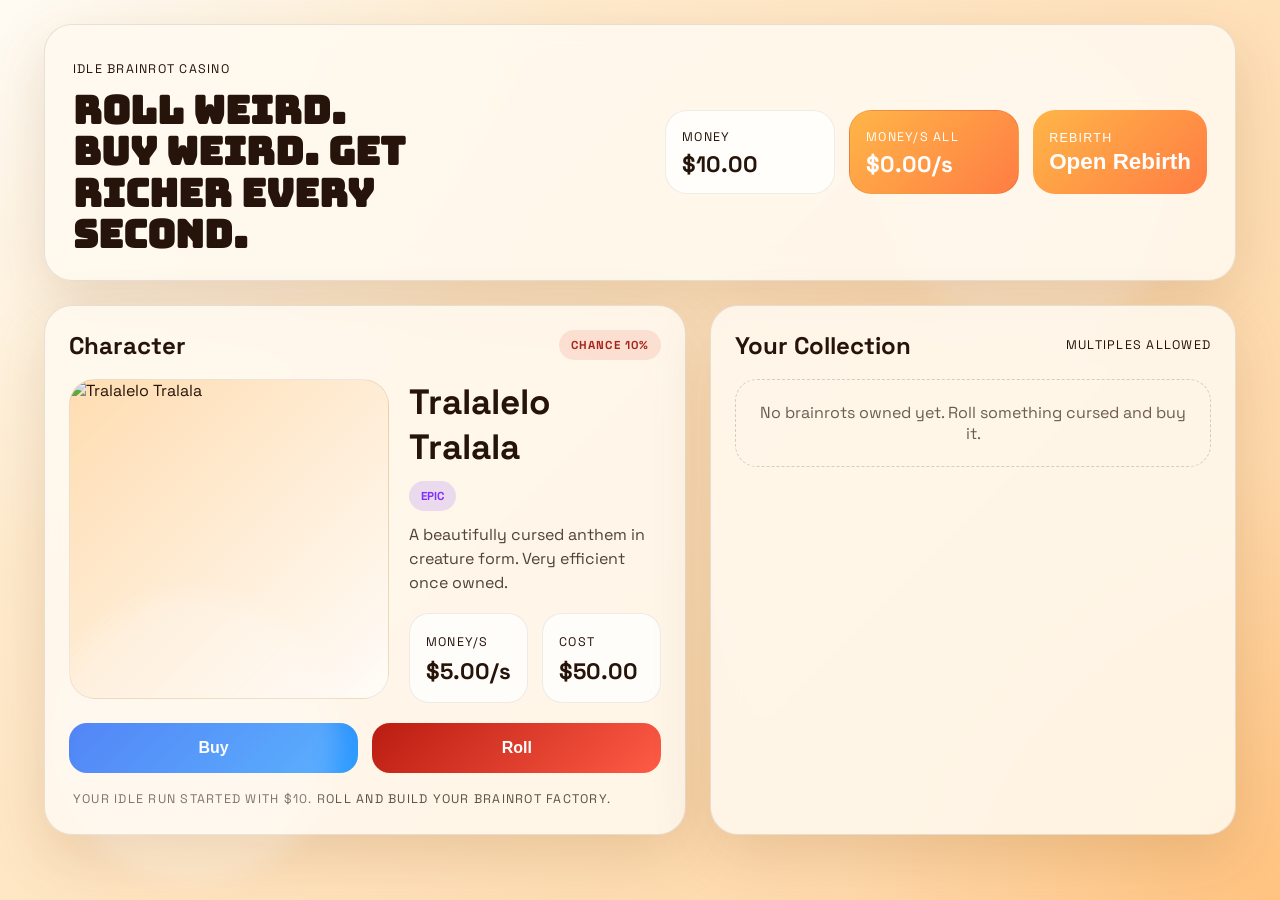
==== web/index.html @ 2fcd7fcc "first commit" ====
<!DOCTYPE html>
<html lang="en">
  <head>
    <meta charset="UTF-8" />
    <meta name="viewport" content="width=device-width, initial-scale=1.0" />
    <title>Brainrot Roller</title>
    <link rel="preconnect" href="https://fonts.googleapis.com" />
    <link rel="preconnect" href="https://fonts.gstatic.com" crossorigin />
    <link
      href="https://fonts.googleapis.com/css2?family=Bungee&family=Space+Grotesk:wght@400;500;700&display=swap"
      rel="stylesheet"
    />
    <link rel="stylesheet" href="styles.css" />
  </head>
  <body>
    <main class="game-shell">
      <header class="topbar">
        <div class="headline-wrap">
          <p class="eyebrow">Idle Brainrot Casino</p>
          <h1>Roll weird. Buy weird. Get richer every second.</h1>
        </div>
        <div class="totals">
          <div class="stat-pill">
            <span class="label">Money</span>
            <strong id="moneyDisplay">$10.00</strong>
          </div>
          <div class="stat-pill accent">
            <span class="label">Money/s All</span>
            <strong id="totalIncomeDisplay">$0.00/s</strong>
          </div>
          <button class="stat-pill accent stat-button rebirth-launch" id="rebirthPageButton" type="button">
            <span class="label">Rebirth</span>
            <strong>Open Rebirth</strong>
          </button>
        </div>
      </header>

      <section class="main-grid" id="mainPage">
        <section class="roller-panel">
          <div class="panel-title-row">
            <h2>Character</h2>
            <span class="chance-badge" id="rollChanceDisplay">Roll Ready</span>
          </div>

          <article class="sprite-card" id="spriteCard">
            <div class="sprite-frame" id="spriteFrame">
              <img id="spriteImage" alt="Current brainrot" />
            </div>

            <div class="sprite-copy">
              <div class="name-line">
                <h3 id="characterName">Loading...</h3>
                <span class="rarity-tag" id="rarityTag">COMMON</span>
                <span class="trait-tag hidden" id="traitTag">RAINBOW</span>
              </div>
              <p class="flavor" id="characterFlavor"></p>

              <div class="character-stats">
                <div class="character-stat">
                  <span>Money/s</span>
                  <strong id="characterIncome">$0.00/s</strong>
                </div>
                <div class="character-stat">
                  <span>Cost</span>
                  <strong id="characterCost">$0.00</strong>
                </div>
              </div>
            </div>
          </article>

          <div class="button-row">
            <button class="game-button buy" id="buyButton" type="button">Buy</button>
            <button class="game-button roll" id="rollButton" type="button">Roll</button>
          </div>

          <p class="status-text" id="statusText">
            Roll to find your first brainrot.
          </p>
        </section>

        <aside class="collection-panel">
          <div class="panel-title-row">
            <h2>Your Collection</h2>
            <span class="small-note">Multiples allowed</span>
          </div>
          <div class="owned-list" id="ownedList"></div>
        </aside>
      </section>

      <section class="rebirth-page hidden" id="rebirthPage">
        <article class="rebirth-panel">
          <div class="panel-title-row">
            <div>
              <p class="eyebrow">Brainrot Ascension</p>
              <h2>Rebirth Chamber</h2>
            </div>
            <button class="back-button" id="backToGameButton" type="button">Back</button>
          </div>

          <div class="rebirth-grid">
            <div class="rebirth-card">
              <span class="label">Current Rebirths</span>
              <strong id="rebirthCountDisplay">0</strong>
            </div>
            <div class="rebirth-card accent">
              <span class="label">Cash Multiplier</span>
              <strong id="cashMultiplierDisplay">1.0x</strong>
            </div>
          </div>

          <div class="rebirth-info">
            <div class="rebirth-info-block">
              <span class="label">Next Multiplier</span>
              <strong id="nextMultiplierDisplay">1.5x</strong>
            </div>
            <div class="rebirth-info-block">
              <span class="label">Cash Required</span>
              <strong id="rebirthRequirementDisplay">$1.000M</strong>
            </div>
          </div>

          <p class="rebirth-copy" id="rebirthDescription">
            Your 1st rebirth will boost all brainrots to 1.5x cash.
          </p>

          <button class="game-button rebirth-action" id="miniRebirthButton" type="button">
            Rebirth
          </button>
          <p class="status-text" id="rebirthStatusText">
            Stack rebirths to push every brainrot income higher.
          </p>
        </article>
      </section>
    </main>

    <script src="script.js"></script>
  </body>
</html>
---- web/styles.css ----
:root {
  --bg: #fff4de;
  --bg-deep: #ffd39f;
  --ink: #26140a;
  --card: rgba(255, 250, 240, 0.86);
  --line: rgba(68, 34, 11, 0.12);
  --roll: #d93a2f;
  --buy: #2870ff;
  --gold: #ffb548;
  --gold-deep: #ff7d43;
  --success: #138a52;
  --shadow: 0 20px 60px rgba(109, 55, 8, 0.16);
}

* {
  box-sizing: border-box;
}

body {
  margin: 0;
  min-height: 100vh;
  font-family: "Space Grotesk", sans-serif;
  color: var(--ink);
  background:
    radial-gradient(circle at top left, rgba(255, 255, 255, 0.65), transparent 35%),
    radial-gradient(circle at bottom right, rgba(255, 158, 54, 0.3), transparent 28%),
    linear-gradient(135deg, var(--bg), var(--bg-deep));
}

body::before,
body::after {
  content: "";
  position: fixed;
  inset: auto;
  width: 18rem;
  height: 18rem;
  border-radius: 999px;
  background: rgba(255, 255, 255, 0.22);
  filter: blur(12px);
  pointer-events: none;
}

body::before {
  top: 5%;
  right: 8%;
}

body::after {
  bottom: 2%;
  left: 4%;
}

.game-shell {
  max-width: 1240px;
  margin: 0 auto;
  padding: 24px;
}

.topbar,
.roller-panel,
.collection-panel,
.rebirth-panel {
  backdrop-filter: blur(14px);
  background: var(--card);
  border: 1px solid var(--line);
  border-radius: 28px;
  box-shadow: var(--shadow);
}

.topbar {
  display: flex;
  justify-content: space-between;
  align-items: center;
  gap: 24px;
  padding: 24px 28px;
}

.eyebrow,
.label,
.small-note,
.chance-badge,
.trait-tag,
.status-text,
.character-stat span {
  text-transform: uppercase;
  letter-spacing: 0.1em;
}

.eyebrow,
.small-note,
.status-text,
.label,
.character-stat span {
  font-size: 0.78rem;
}

.headline-wrap h1,
.panel-title-row h2,
#characterName {
  margin: 0;
}

.headline-wrap h1 {
  font-family: "Bungee", cursive;
  font-size: clamp(1.7rem, 3vw, 2.9rem);
  line-height: 1.08;
  max-width: 12ch;
}

.totals {
  display: flex;
  gap: 14px;
  flex-wrap: wrap;
  align-items: flex-start;
}

.stat-pill {
  min-width: 170px;
  padding: 14px 16px;
  border-radius: 22px;
  background: rgba(255, 255, 255, 0.82);
  border: 1px solid rgba(38, 20, 10, 0.08);
}

.stat-pill strong {
  display: block;
  margin-top: 4px;
  font-size: 1.4rem;
}

.stat-pill.accent {
  background: linear-gradient(135deg, var(--gold), var(--gold-deep));
  color: white;
}

.stat-button {
  min-width: 170px;
  text-align: left;
  cursor: pointer;
  transition: transform 0.16s ease, filter 0.16s ease;
  border: none;
}

.stat-button:hover {
  transform: translateY(-2px);
  filter: brightness(1.04);
}

.stat-button:active {
  transform: translateY(0);
}

.rebirth-launch {
  min-height: 84px;
}

.main-grid {
  display: grid;
  grid-template-columns: minmax(0, 1.1fr) minmax(320px, 0.9fr);
  gap: 24px;
  margin-top: 24px;
}

.rebirth-page {
  margin-top: 24px;
}

.roller-panel,
.collection-panel,
.rebirth-panel {
  padding: 24px;
}

.panel-title-row {
  display: flex;
  justify-content: space-between;
  align-items: center;
  gap: 12px;
}

.chance-badge,
.trait-tag,
.rarity-tag {
  padding: 8px 12px;
  border-radius: 999px;
  font-size: 0.72rem;
  font-weight: 700;
}

.chance-badge {
  background: rgba(217, 58, 47, 0.12);
  color: #a7241c;
}

.sprite-card {
  margin-top: 18px;
  display: grid;
  grid-template-columns: minmax(240px, 320px) minmax(0, 1fr);
  gap: 20px;
  align-items: start;
}

.sprite-frame {
  position: relative;
  aspect-ratio: 1 / 1;
  border-radius: 26px;
  overflow: hidden;
  background:
    linear-gradient(135deg, rgba(255, 186, 94, 0.4), rgba(255, 255, 255, 0.7)),
    #fff4e8;
  border: 1px solid rgba(38, 20, 10, 0.08);
}

.sprite-frame img {
  width: 100%;
  height: 100%;
  object-fit: cover;
  display: block;
}

.sprite-frame.rainbow {
  animation: rainbowGlow 3.6s linear infinite;
}

.name-line {
  display: flex;
  align-items: center;
  gap: 12px;
  flex-wrap: wrap;
}

#characterName {
  font-size: clamp(1.5rem, 3vw, 2.2rem);
}

.trait-tag {
  color: white;
  background: linear-gradient(135deg, #ff3f81, #ff9d00, #18b8ff, #58d84f);
  background-size: 200% 200%;
  animation: rainbowShift 4s ease infinite;
}

.rarity-tag {
  background: rgba(38, 20, 10, 0.08);
  color: rgba(38, 20, 10, 0.82);
}

.rarity-tag.common {
  background: rgba(111, 118, 128, 0.16);
  color: #5f6670;
}

.rarity-tag.epic {
  background: rgba(130, 63, 255, 0.16);
  color: #7d32ff;
}

.rarity-tag.mythic {
  background: rgba(227, 41, 41, 0.16);
  color: #cf1f1f;
}

.hidden {
  display: none;
}

.flavor {
  margin: 12px 0 18px;
  font-size: 1rem;
  line-height: 1.5;
  color: rgba(38, 20, 10, 0.8);
}

.character-stats {
  display: grid;
  grid-template-columns: repeat(2, minmax(0, 1fr));
  gap: 14px;
}

.character-stat {
  padding: 16px;
  border-radius: 20px;
  background: rgba(255, 255, 255, 0.75);
  border: 1px solid rgba(38, 20, 10, 0.08);
}

.character-stat strong {
  display: block;
  margin-top: 6px;
  font-size: 1.4rem;
}

.button-row {
  display: flex;
  gap: 14px;
  margin-top: 20px;
}

.game-button {
  flex: 1;
  border: none;
  border-radius: 18px;
  padding: 16px 20px;
  font-size: 1rem;
  font-weight: 700;
  color: white;
  cursor: pointer;
  transition: transform 0.16s ease, filter 0.16s ease;
}

.game-button:hover {
  transform: translateY(-2px);
  filter: brightness(1.06);
}

.game-button:active {
  transform: translateY(0);
}

.game-button.buy {
  background: linear-gradient(135deg, #2363f4, #2d9dff);
}

.game-button.roll {
  background: linear-gradient(135deg, #ba1c11, #ff5c46);
}

.game-button.rebirth-action {
  margin-top: 22px;
  background: linear-gradient(135deg, #ff8f1f, #ff4e36);
}

.game-button:disabled {
  opacity: 0.6;
  cursor: not-allowed;
  transform: none;
  filter: none;
}

.rebirth-grid,
.rebirth-info {
  display: grid;
  grid-template-columns: repeat(2, minmax(0, 1fr));
  gap: 16px;
  margin-top: 20px;
}

.rebirth-card,
.rebirth-info-block {
  padding: 18px;
  border-radius: 24px;
  border: 1px solid rgba(38, 20, 10, 0.08);
  background: rgba(255, 255, 255, 0.8);
}

.rebirth-card strong,
.rebirth-info-block strong {
  display: block;
  margin-top: 8px;
  font-size: clamp(1.5rem, 3vw, 2.2rem);
}

.rebirth-card.accent {
  background: linear-gradient(135deg, var(--gold), var(--gold-deep));
  color: white;
}

.rebirth-copy {
  margin: 22px 0 0;
  font-size: 1rem;
  line-height: 1.55;
  color: rgba(38, 20, 10, 0.82);
}

.back-button {
  border: none;
  border-radius: 18px;
  padding: 12px 18px;
  font-size: 0.95rem;
  font-weight: 700;
  color: white;
  cursor: pointer;
  background: linear-gradient(135deg, #3f4b68, #6c7896);
  transition: transform 0.16s ease, filter 0.16s ease;
}

.back-button:hover {
  transform: translateY(-2px);
  filter: brightness(1.05);
}

.back-button:active {
  transform: translateY(0);
}

.status-text {
  margin: 18px 4px 0;
  min-height: 1.2rem;
  color: rgba(38, 20, 10, 0.74);
}

.owned-list {
  margin-top: 18px;
  display: grid;
  gap: 12px;
}

.owned-card {
  display: grid;
  grid-template-columns: 72px minmax(0, 1fr) auto;
  gap: 14px;
  align-items: center;
  padding: 12px;
  border-radius: 22px;
  background: rgba(255, 255, 255, 0.8);
  border: 1px solid rgba(38, 20, 10, 0.08);
}

.owned-thumb {
  width: 72px;
  height: 72px;
  object-fit: cover;
  border-radius: 18px;
}

.owned-name {
  margin: 0 0 6px;
  font-weight: 700;
}

.owned-meta,
.owned-income {
  margin: 0;
  font-size: 0.92rem;
  color: rgba(38, 20, 10, 0.74);
}

.owned-income {
  text-align: right;
  font-weight: 700;
  color: var(--success);
}

.empty-state {
  padding: 22px;
  border-radius: 22px;
  border: 1px dashed rgba(38, 20, 10, 0.18);
  text-align: center;
  color: rgba(38, 20, 10, 0.68);
}

@keyframes rainbowShift {
  0% {
    background-position: 0% 50%;
  }
  50% {
    background-position: 100% 50%;
  }
  100% {
    background-position: 0% 50%;
  }
}

@keyframes rainbowGlow {
  0% {
    box-shadow: inset 0 0 0 4px rgba(255, 73, 118, 0.45);
  }
  33% {
    box-shadow: inset 0 0 0 4px rgba(255, 180, 56, 0.45);
  }
  66% {
    box-shadow: inset 0 0 0 4px rgba(17, 170, 255, 0.45);
  }
  100% {
    box-shadow: inset 0 0 0 4px rgba(255, 73, 118, 0.45);
  }
}

@media (max-width: 960px) {
  .topbar,
  .sprite-card,
  .main-grid,
  .rebirth-grid,
  .rebirth-info {
    display: grid;
    grid-template-columns: 1fr;
  }
}

@media (max-width: 640px) {
  .game-shell {
    padding: 16px;
  }

  .topbar,
  .roller-panel,
  .collection-panel,
  .rebirth-panel {
    padding: 18px;
    border-radius: 22px;
  }

  .button-row,
  .character-stats,
  .rebirth-grid,
  .rebirth-info {
    grid-template-columns: 1fr;
  }

  .owned-card {
    grid-template-columns: 60px minmax(0, 1fr);
  }

  .owned-income {
    text-align: left;
    grid-column: 2;
  }
}
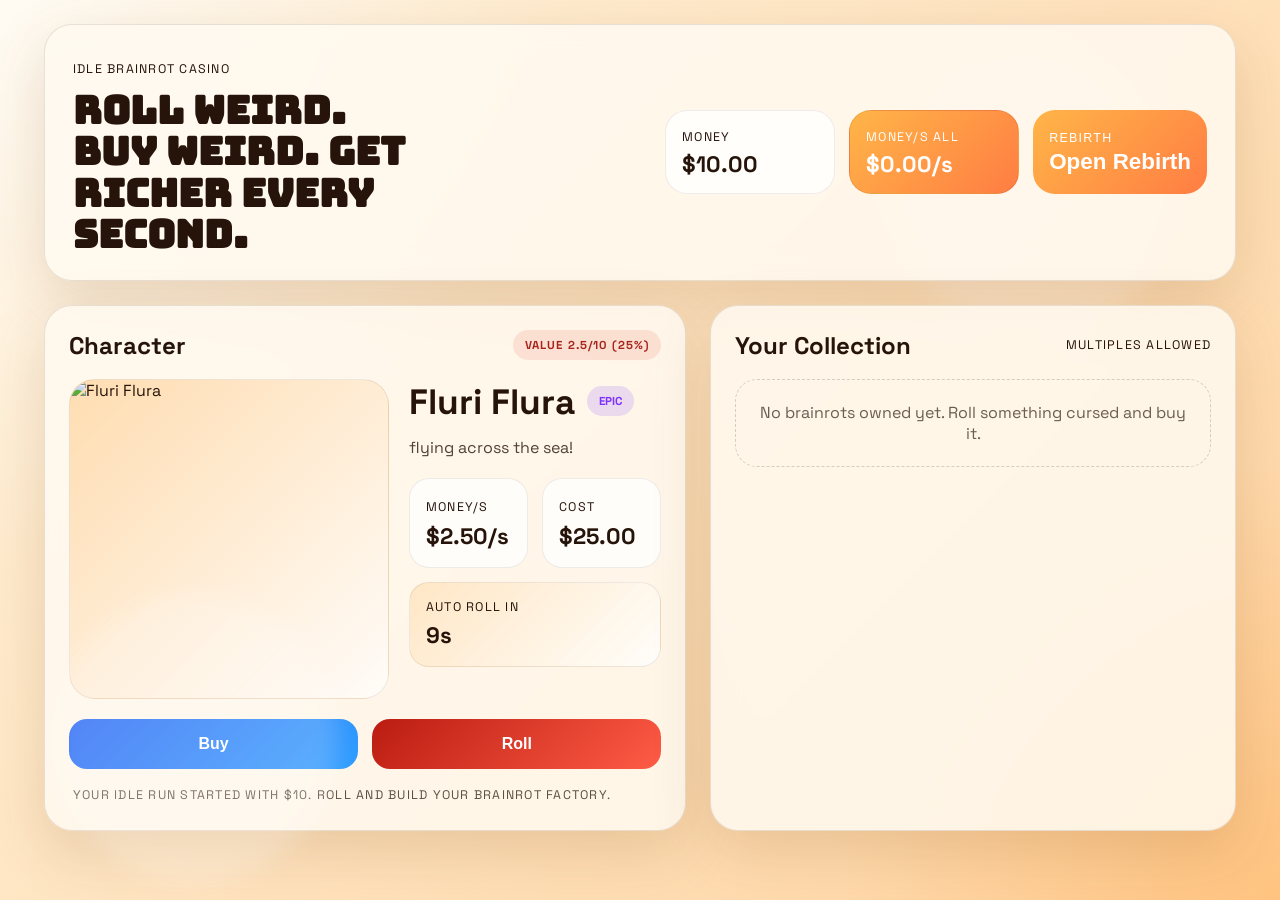
==== commit b55a421a: "updated my game" ====
--- a/web/index.html
+++ b/web/index.html
@@ -64,6 +64,11 @@
                   <span>Cost</span>
                   <strong id="characterCost">$0.00</strong>
                 </div>
+              </div>
+
+              <div class="roll-timer-card">
+                <span>Auto Roll In</span>
+                <strong id="rollTimerDisplay">10s</strong>
               </div>
             </div>
           </article>
--- a/web/styles.css
+++ b/web/styles.css
@@ -290,6 +290,27 @@
   font-size: 1.4rem;
 }
 
+.roll-timer-card {
+  margin-top: 14px;
+  padding: 16px;
+  border-radius: 20px;
+  background: linear-gradient(135deg, rgba(255, 193, 112, 0.3), rgba(255, 255, 255, 0.8));
+  border: 1px solid rgba(38, 20, 10, 0.08);
+}
+
+.roll-timer-card span {
+  display: block;
+  font-size: 0.78rem;
+  text-transform: uppercase;
+  letter-spacing: 0.1em;
+}
+
+.roll-timer-card strong {
+  display: block;
+  margin-top: 6px;
+  font-size: 1.4rem;
+}
+
 .button-row {
   display: flex;
   gap: 14px;
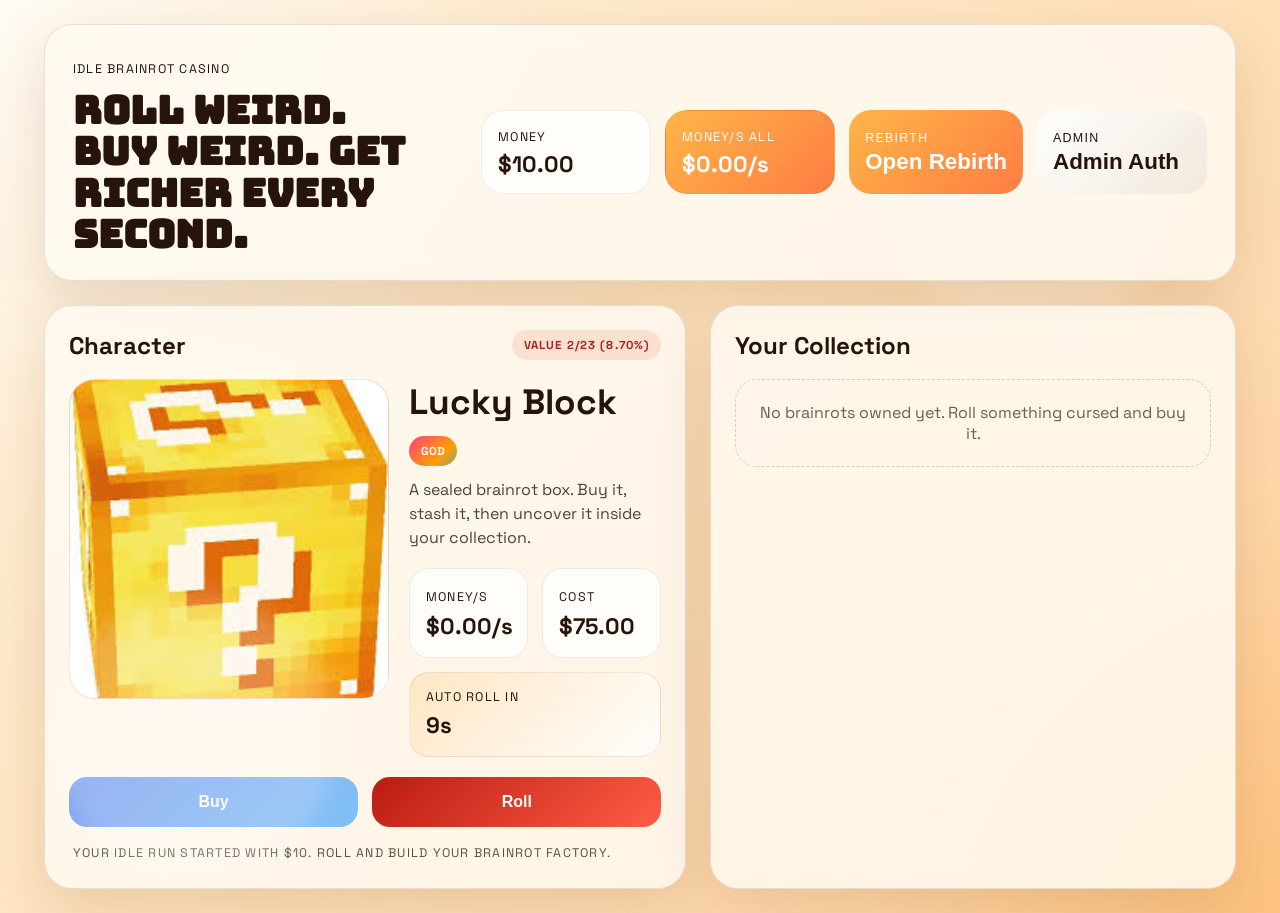
==== commit e960c4b4: "added events and a new mutation with a few new brainrots with lucky blocks" ====
--- a/web/index.html
+++ b/web/index.html
@@ -32,6 +32,10 @@
             <span class="label">Rebirth</span>
             <strong>Open Rebirth</strong>
           </button>
+          <button class="stat-pill stat-button admin-launch" id="adminAuthButton" type="button">
+            <span class="label">Admin</span>
+            <strong>Admin Auth</strong>
+          </button>
         </div>
       </header>
 
@@ -70,6 +74,11 @@
                 <span>Auto Roll In</span>
                 <strong id="rollTimerDisplay">10s</strong>
               </div>
+
+              <div class="event-timer-card hidden" id="eventTimerCard">
+                <span id="eventTimerLabel">Event Ends In</span>
+                <strong id="eventTimerDisplay">5m 00s</strong>
+              </div>
             </div>
           </article>
 
@@ -86,9 +95,45 @@
         <aside class="collection-panel">
           <div class="panel-title-row">
             <h2>Your Collection</h2>
-            <span class="small-note">Multiples allowed</span>
+            <div class="collection-actions">
+              <span class="small-note" id="luckyBlockInventoryDisplay">Lucky Blocks 0</span>
+              <button class="mini-action hidden" id="uncoverLuckyBlockButton" type="button">Uncover 1</button>
+              <button class="mini-action hidden" id="uncoverAllLuckyBlocksButton" type="button">Uncover All</button>
+            </div>
           </div>
           <div class="owned-list" id="ownedList"></div>
+
+          <div class="viewer-panel hidden" id="ownedViewerPanel">
+            <div class="panel-title-row">
+              <h2>View Brainrot</h2>
+              <span class="small-note" id="ownedViewerType">Collection View</span>
+            </div>
+
+            <article class="sprite-card compact-viewer">
+              <div class="sprite-frame">
+                <img id="ownedViewerImage" alt="Viewed owned brainrot" />
+              </div>
+
+              <div class="sprite-copy">
+                <div class="name-line">
+                  <h3 id="ownedViewerName">Loading...</h3>
+                  <span class="rarity-tag" id="ownedViewerRarity">COMMON</span>
+                </div>
+                <p class="flavor" id="ownedViewerFlavor"></p>
+
+                <div class="character-stats">
+                  <div class="character-stat">
+                    <span>Cost</span>
+                    <strong id="ownedViewerCost">$0.00</strong>
+                  </div>
+                  <div class="character-stat">
+                    <span>Money/s</span>
+                    <strong id="ownedViewerIncome">$0.00/s</strong>
+                  </div>
+                </div>
+              </div>
+            </article>
+          </div>
         </aside>
       </section>
 
@@ -136,6 +181,77 @@
           </p>
         </article>
       </section>
+
+      <section class="rebirth-page hidden" id="adminPage">
+        <article class="rebirth-panel admin-panel">
+          <div class="panel-title-row">
+            <div>
+              <p class="eyebrow">Admin Control</p>
+              <h2>Brainrot Spawner</h2>
+            </div>
+            <button class="back-button" id="adminBackButton" type="button">Back</button>
+          </div>
+
+          <div id="adminAuthView">
+            <p class="rebirth-copy">Please enter your password.</p>
+            <div class="admin-auth-row">
+              <input class="admin-input" id="adminPasswordInput" type="password" placeholder="Password" />
+              <button class="game-button rebirth-action" id="adminPasswordSubmitButton" type="button">Unlock</button>
+            </div>
+            <p class="status-text" id="adminStatusText">Admin auth is locked.</p>
+          </div>
+
+          <div class="hidden" id="adminSpawnerView">
+            <div class="rebirth-info">
+              <div class="rebirth-info-block">
+                <span class="label">Mutations</span>
+                <select class="admin-select" id="adminMutationSelect"></select>
+              </div>
+              <div class="rebirth-info-block">
+                <span class="label">Brainrot</span>
+                <select class="admin-select" id="adminBrainrotSelect"></select>
+              </div>
+              <div class="rebirth-info-block">
+                <span class="label">Amount</span>
+                <input class="admin-input" id="adminAmountInput" type="number" min="1" max="1000000000000000000" value="1" />
+              </div>
+            </div>
+
+            <div class="button-row">
+              <button class="game-button buy" id="adminConfirmButton" type="button">Confirm</button>
+            </div>
+
+            <div class="rebirth-info">
+              <div class="rebirth-info-block">
+                <span class="label">Set Money</span>
+                <input class="admin-input" id="adminSetMoneyInput" type="number" min="0" value="0" />
+              </div>
+              <div class="rebirth-info-block">
+                <span class="label">Set Rebirth</span>
+                <input class="admin-input" id="adminSetRebirthInput" type="number" min="0" max="20" value="0" />
+              </div>
+            </div>
+
+            <div class="button-row">
+              <button class="game-button roll" id="adminSetMoneyButton" type="button">Set Money</button>
+              <button class="game-button rebirth-action" id="adminSetRebirthButton" type="button">Set Rebirth</button>
+            </div>
+
+            <div class="rebirth-info">
+              <div class="rebirth-info-block">
+                <span class="label">Set Event</span>
+                <select class="admin-select" id="adminEventSelect"></select>
+              </div>
+            </div>
+
+            <div class="button-row">
+              <button class="game-button buy" id="adminSetEventButton" type="button">Set Event</button>
+              <button class="game-button roll" id="adminClearEventButton" type="button">Off</button>
+            </div>
+            <p class="status-text" id="adminSpawnerStatusText">Spawn brainrots directly into your collection.</p>
+          </div>
+        </article>
+      </section>
     </main>
 
     <script src="script.js"></script>
--- a/web/styles.css
+++ b/web/styles.css
@@ -25,6 +25,81 @@
     radial-gradient(circle at top left, rgba(255, 255, 255, 0.65), transparent 35%),
     radial-gradient(circle at bottom right, rgba(255, 158, 54, 0.3), transparent 28%),
     linear-gradient(135deg, var(--bg), var(--bg-deep));
+  transition: background 0.35s ease, color 0.35s ease;
+}
+
+body.event-rainbow {
+  --bg: #fff0fa;
+  --bg-deep: #ffd782;
+  --card: rgba(255, 250, 253, 0.88);
+}
+
+body.event-radioactive {
+  --bg: #2e0b12;
+  --bg-deep: #593314;
+  --ink: #ffffff;
+  --card: rgba(55, 18, 26, 0.84);
+  --line: rgba(255, 231, 214, 0.12);
+  --shadow: 0 20px 60px rgba(11, 0, 0, 0.36);
+}
+
+body.event-radioactive .admin-panel,
+body.event-radioactive .rebirth-panel,
+body.event-radioactive .rebirth-card,
+body.event-radioactive .rebirth-info-block,
+body.event-radioactive .roll-timer-card,
+body.event-radioactive .event-timer-card,
+body.event-radioactive .character-stat,
+body.event-radioactive .owned-card,
+body.event-radioactive .stat-pill,
+body.event-radioactive .sprite-frame {
+  background: rgba(255, 245, 238, 0.9);
+  color: #111111;
+}
+
+body.event-radioactive .topbar,
+body.event-radioactive .roller-panel,
+body.event-radioactive .collection-panel,
+body.event-radioactive .headline-wrap h1,
+body.event-radioactive .panel-title-row h2,
+body.event-radioactive #characterName,
+body.event-radioactive #characterFlavor,
+body.event-radioactive #ownedViewerFlavor,
+body.event-radioactive .owned-name,
+body.event-radioactive #luckyBlockInventoryDisplay,
+body.event-radioactive .chance-badge,
+body.event-radioactive .eyebrow,
+body.event-radioactive .small-note {
+  color: #ffffff;
+}
+
+body.event-radioactive .admin-input,
+body.event-radioactive .admin-select {
+  background: rgba(255, 255, 255, 0.96);
+  color: #111111;
+  border-color: rgba(17, 17, 17, 0.12);
+  -webkit-text-fill-color: #111111;
+}
+
+body.event-radioactive .admin-input::placeholder {
+  color: rgba(17, 17, 17, 0.52);
+  -webkit-text-fill-color: rgba(17, 17, 17, 0.52);
+}
+
+body.event-radioactive .admin-select option {
+  color: #111111;
+  background: #ffffff;
+}
+
+body.event-radioactive .rebirth-copy,
+body.event-radioactive .status-text,
+body.event-radioactive .flavor,
+body.event-radioactive .owned-meta,
+body.event-radioactive .label,
+body.event-radioactive .rebirth-panel h2,
+body.event-radioactive .rebirth-panel h3,
+body.event-radioactive .character-stat span {
+  color: rgba(17, 17, 17, 0.76);
 }
 
 body::before,
@@ -154,6 +229,12 @@
   min-height: 84px;
 }
 
+.admin-launch {
+  min-height: 84px;
+  background: linear-gradient(135deg, rgba(255, 255, 255, 0.9), rgba(240, 232, 220, 0.95));
+  color: var(--ink);
+}
+
 .main-grid {
   display: grid;
   grid-template-columns: minmax(0, 1.1fr) minmax(320px, 0.9fr);
@@ -176,6 +257,20 @@
   justify-content: space-between;
   align-items: center;
   gap: 12px;
+}
+
+.collection-actions {
+  display: flex;
+  align-items: center;
+  gap: 10px;
+  flex-wrap: wrap;
+  justify-content: flex-end;
+}
+
+.viewer-panel {
+  margin-top: 18px;
+  padding-top: 18px;
+  border-top: 1px solid rgba(38, 20, 10, 0.08);
 }
 
 .chance-badge,
@@ -198,6 +293,10 @@
   grid-template-columns: minmax(240px, 320px) minmax(0, 1fr);
   gap: 20px;
   align-items: start;
+}
+
+.compact-viewer {
+  grid-template-columns: 140px minmax(0, 1fr);
 }
 
 .sprite-frame {
@@ -218,8 +317,27 @@
   display: block;
 }
 
+.sprite-frame img.cutout-image {
+  object-fit: contain;
+  padding: 14px;
+  background:
+    radial-gradient(circle at center, rgba(255, 244, 222, 0.92), rgba(255, 255, 255, 0.72));
+}
+
+.sprite-frame img.mutation-rainbow {
+  animation: rainbowImageShift 4s linear infinite;
+}
+
+.sprite-frame img.mutation-radioactive {
+  animation: radioactivePulse 3.2s ease-in-out infinite;
+}
+
 .sprite-frame.rainbow {
   animation: rainbowGlow 3.6s linear infinite;
+}
+
+.sprite-frame.radioactive {
+  animation: radioactiveGlow 2.8s ease-in-out infinite;
 }
 
 .name-line {
@@ -240,6 +358,12 @@
   animation: rainbowShift 4s ease infinite;
 }
 
+.trait-tag.radioactive {
+  background: linear-gradient(135deg, #f32f3b, #7a1b92, #27b55f, #7d562d);
+  background-size: 200% 200%;
+  animation: rainbowShift 5s ease infinite;
+}
+
 .rarity-tag {
   background: rgba(38, 20, 10, 0.08);
   color: rgba(38, 20, 10, 0.82);
@@ -255,9 +379,27 @@
   color: #7d32ff;
 }
 
+.rarity-tag.god {
+  color: white;
+  background: linear-gradient(135deg, #ff3f81, #ff9d00, #18b8ff, #58d84f);
+  background-size: 200% 200%;
+  animation: rainbowShift 4s ease infinite;
+}
+
+.rarity-tag.uncommon {
+  background: rgba(31, 166, 86, 0.16);
+  color: #16854a;
+}
+
 .rarity-tag.mythic {
   background: rgba(227, 41, 41, 0.16);
   color: #cf1f1f;
+}
+
+.rarity-tag.secret {
+  background: linear-gradient(135deg, #111111, #f4f4f4);
+  color: #ffffff;
+  border: 1px solid rgba(255, 255, 255, 0.35);
 }
 
 .hidden {
@@ -309,6 +451,35 @@
   display: block;
   margin-top: 6px;
   font-size: 1.4rem;
+}
+
+.event-timer-card {
+  margin-top: 14px;
+  padding: 16px;
+  border-radius: 20px;
+  border: 1px solid rgba(38, 20, 10, 0.08);
+  background: rgba(255, 255, 255, 0.8);
+}
+
+.event-timer-card span {
+  display: block;
+  font-size: 0.78rem;
+  text-transform: uppercase;
+  letter-spacing: 0.1em;
+}
+
+.event-timer-card strong {
+  display: block;
+  margin-top: 6px;
+  font-size: 1.4rem;
+}
+
+.event-timer-card.rainbow {
+  background: linear-gradient(135deg, rgba(255, 91, 143, 0.18), rgba(255, 214, 120, 0.35), rgba(24, 184, 255, 0.18));
+}
+
+.event-timer-card.radioactive {
+  background: linear-gradient(135deg, rgba(228, 41, 64, 0.2), rgba(115, 30, 164, 0.25), rgba(48, 164, 86, 0.2));
 }
 
 .button-row {
@@ -358,6 +529,27 @@
   filter: none;
 }
 
+.mini-action {
+  border: none;
+  border-radius: 999px;
+  padding: 10px 14px;
+  font-size: 0.8rem;
+  font-weight: 700;
+  color: white;
+  cursor: pointer;
+  background: linear-gradient(135deg, #ff8f1f, #ff4e36);
+  transition: transform 0.16s ease, filter 0.16s ease;
+}
+
+.mini-action:hover {
+  transform: translateY(-2px);
+  filter: brightness(1.05);
+}
+
+.mini-action:active {
+  transform: translateY(0);
+}
+
 .rebirth-grid,
 .rebirth-info {
   display: grid;
@@ -414,6 +606,34 @@
   transform: translateY(0);
 }
 
+.admin-panel {
+  min-height: 360px;
+}
+
+.admin-auth-row {
+  display: grid;
+  grid-template-columns: minmax(0, 1fr) 180px;
+  gap: 14px;
+  margin-top: 20px;
+}
+
+.admin-input,
+.admin-select {
+  width: 100%;
+  border: 1px solid rgba(38, 20, 10, 0.12);
+  border-radius: 18px;
+  padding: 16px 18px;
+  font: inherit;
+  color: var(--ink);
+  background: rgba(255, 255, 255, 0.84);
+}
+
+.admin-input:focus,
+.admin-select:focus {
+  outline: 2px solid rgba(40, 112, 255, 0.22);
+  border-color: rgba(40, 112, 255, 0.35);
+}
+
 .status-text {
   margin: 18px 4px 0;
   min-height: 1.2rem;
@@ -435,6 +655,18 @@
   border-radius: 22px;
   background: rgba(255, 255, 255, 0.8);
   border: 1px solid rgba(38, 20, 10, 0.08);
+  cursor: pointer;
+  transition: transform 0.16s ease, border-color 0.16s ease, box-shadow 0.16s ease;
+}
+
+.owned-card:hover {
+  transform: translateY(-2px);
+  border-color: rgba(40, 112, 255, 0.2);
+}
+
+.owned-card.selected {
+  border-color: rgba(40, 112, 255, 0.38);
+  box-shadow: 0 12px 28px rgba(40, 112, 255, 0.12);
 }
 
 .owned-thumb {
@@ -442,6 +674,14 @@
   height: 72px;
   object-fit: cover;
   border-radius: 18px;
+}
+
+.owned-thumb.cutout-image {
+  object-fit: contain;
+  padding: 8px;
+  background:
+    radial-gradient(circle at center, rgba(255, 244, 222, 0.96), rgba(255, 255, 255, 0.84));
+  border: 1px solid rgba(38, 20, 10, 0.08);
 }
 
 .owned-name {
@@ -494,6 +734,48 @@
   }
   100% {
     box-shadow: inset 0 0 0 4px rgba(255, 73, 118, 0.45);
+  }
+}
+
+@keyframes radioactiveGlow {
+  0% {
+    box-shadow: inset 0 0 0 4px rgba(230, 54, 66, 0.5), 0 0 20px rgba(125, 86, 45, 0.15);
+  }
+  33% {
+    box-shadow: inset 0 0 0 4px rgba(119, 30, 146, 0.52), 0 0 26px rgba(119, 30, 146, 0.18);
+  }
+  66% {
+    box-shadow: inset 0 0 0 4px rgba(40, 181, 95, 0.52), 0 0 28px rgba(40, 181, 95, 0.18);
+  }
+  100% {
+    box-shadow: inset 0 0 0 4px rgba(125, 86, 45, 0.5), 0 0 20px rgba(125, 86, 45, 0.15);
+  }
+}
+
+@keyframes rainbowImageShift {
+  0% {
+    filter: hue-rotate(0deg) saturate(1.15) brightness(1.03);
+  }
+  100% {
+    filter: hue-rotate(360deg) saturate(1.2) brightness(1.05);
+  }
+}
+
+@keyframes radioactivePulse {
+  0% {
+    filter: hue-rotate(0deg) saturate(1.25) brightness(0.98) contrast(1.1) drop-shadow(0 0 0.35rem rgba(230, 54, 66, 0.38));
+  }
+  25% {
+    filter: hue-rotate(26deg) saturate(1.35) brightness(1.02) contrast(1.15) drop-shadow(0 0 0.45rem rgba(119, 30, 146, 0.42));
+  }
+  50% {
+    filter: hue-rotate(94deg) saturate(1.4) brightness(1.05) contrast(1.16) drop-shadow(0 0 0.5rem rgba(40, 181, 95, 0.45));
+  }
+  75% {
+    filter: hue-rotate(-18deg) saturate(1.28) brightness(1.01) contrast(1.13) drop-shadow(0 0 0.4rem rgba(125, 86, 45, 0.42));
+  }
+  100% {
+    filter: hue-rotate(0deg) saturate(1.25) brightness(0.98) contrast(1.1) drop-shadow(0 0 0.35rem rgba(230, 54, 66, 0.38));
   }
 }
 
@@ -528,6 +810,10 @@
     grid-template-columns: 1fr;
   }
 
+  .admin-auth-row {
+    grid-template-columns: 1fr;
+  }
+
   .owned-card {
     grid-template-columns: 60px minmax(0, 1fr);
   }
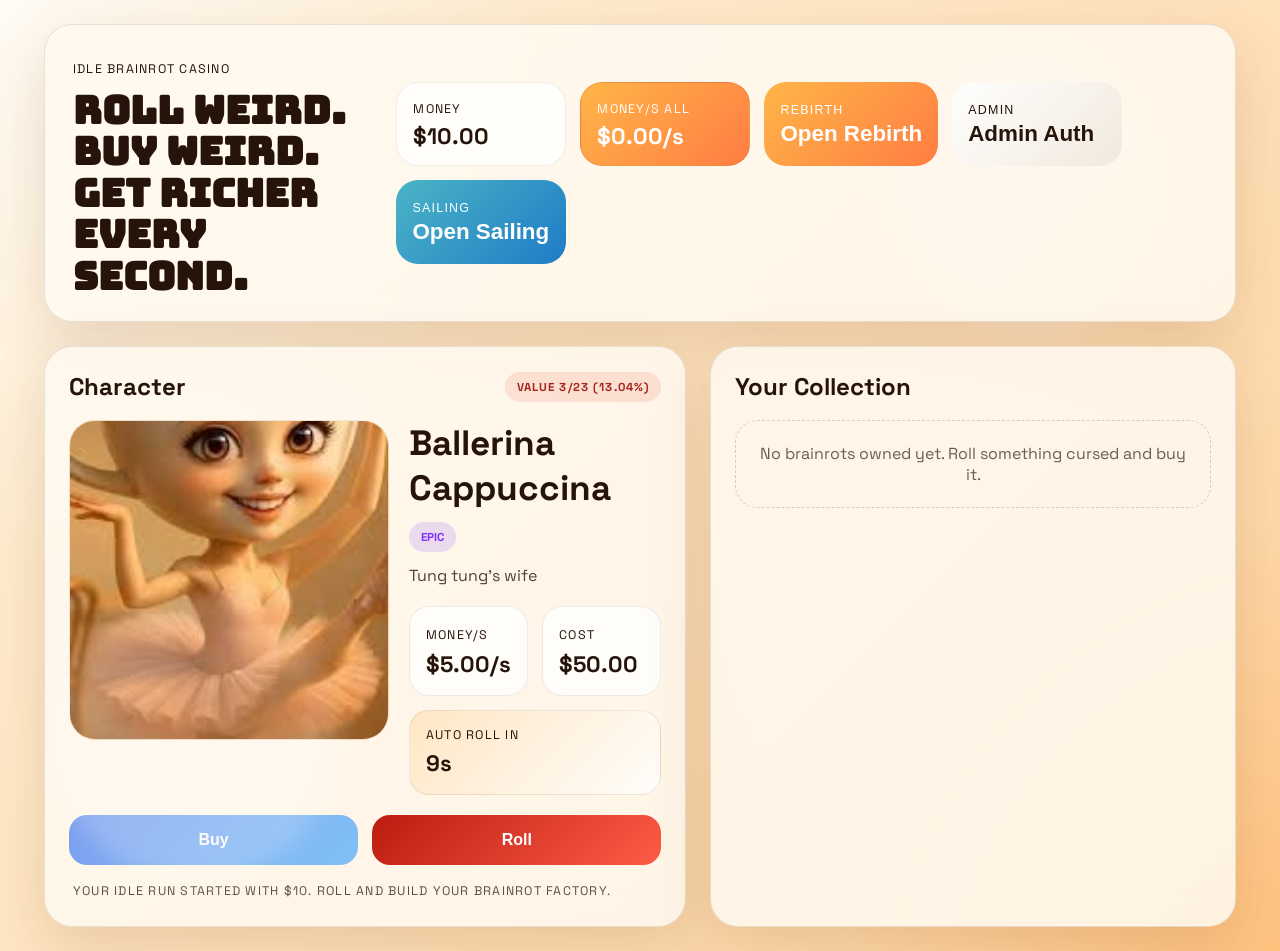
==== commit e362bc93: "Sailing update and 2 more brainrots" ====
--- a/web/index.html
+++ b/web/index.html
@@ -36,6 +36,10 @@
             <span class="label">Admin</span>
             <strong>Admin Auth</strong>
           </button>
+          <button class="stat-pill stat-button sailing-launch" id="sailingPageButton" type="button">
+            <span class="label">Sailing</span>
+            <strong>Open Sailing</strong>
+          </button>
         </div>
       </header>
 
@@ -252,6 +256,69 @@
           </div>
         </article>
       </section>
+
+      <section class="rebirth-page hidden" id="sailingPage">
+        <article class="rebirth-panel sailing-panel">
+          <div class="panel-title-row">
+            <div>
+              <p class="eyebrow">Brainrot Harbor</p>
+              <h2>Sailing Dock</h2>
+            </div>
+            <button class="back-button" id="sailingBackButton" type="button">Back</button>
+          </div>
+
+          <article class="sprite-card compact-sailing-card">
+            <div class="sprite-frame sailing-boat-frame">
+              <img id="sailingBoatImage" alt="Sailing boat" />
+            </div>
+
+            <div class="sprite-copy">
+              <div class="name-line">
+                <h3 id="sailingIslandName">Legendary Island</h3>
+                <span class="rarity-tag" id="sailingChanceTag">5%</span>
+              </div>
+              <p class="flavor" id="sailingIslandFlavor"></p>
+
+              <div class="rebirth-info sailing-config-grid">
+                <div class="rebirth-info-block">
+                  <span class="label">Select Island</span>
+                  <select class="admin-select" id="sailingIslandSelect"></select>
+                </div>
+                <div class="rebirth-info-block">
+                  <span class="label">Choose Boat</span>
+                  <select class="admin-select" id="sailingBoatSelect"></select>
+                </div>
+                <div class="rebirth-info-block">
+                  <span class="label">How Many</span>
+                  <input class="admin-input" id="sailingAmountInput" type="number" min="1" max="1000000000000000000" value="1" />
+                </div>
+                <div class="rebirth-info-block">
+                  <span class="label">Sail Cost</span>
+                  <strong id="sailingCostDisplay">$10.000M</strong>
+                </div>
+              </div>
+
+              <div class="rebirth-info sailing-status-grid">
+                <div class="rebirth-info-block">
+                  <span class="label">Return In</span>
+                  <strong id="sailingTimerDisplay">1m 00s</strong>
+                </div>
+                <div class="rebirth-info-block">
+                  <span class="label">Active Sails</span>
+                  <strong id="sailingActiveCountDisplay">0</strong>
+                </div>
+              </div>
+            </div>
+          </article>
+
+          <div class="sailing-reward-strip" id="sailingRewardPreview"></div>
+
+          <div class="button-row">
+            <button class="game-button buy" id="sailingConfirmButton" type="button">Confirm Sail</button>
+          </div>
+          <p class="status-text" id="sailingStatusText">Choose an island, boat, and sail amount.</p>
+        </article>
+      </section>
     </main>
 
     <script src="script.js"></script>
--- a/web/styles.css
+++ b/web/styles.css
@@ -235,6 +235,12 @@
   color: var(--ink);
 }
 
+.sailing-launch {
+  min-height: 84px;
+  background: linear-gradient(135deg, #4bb4c6, #1f7cc6);
+  color: white;
+}
+
 .main-grid {
   display: grid;
   grid-template-columns: minmax(0, 1.1fr) minmax(320px, 0.9fr);
@@ -297,6 +303,14 @@
 
 .compact-viewer {
   grid-template-columns: 140px minmax(0, 1fr);
+}
+
+.compact-sailing-card {
+  grid-template-columns: 220px minmax(0, 1fr);
+}
+
+.sailing-boat-frame {
+  min-height: 220px;
 }
 
 .sprite-frame {
@@ -486,6 +500,32 @@
   display: flex;
   gap: 14px;
   margin-top: 20px;
+}
+
+.sailing-config-grid {
+  margin-top: 10px;
+}
+
+.sailing-status-grid {
+  margin-top: 14px;
+}
+
+.sailing-reward-strip {
+  margin-top: 20px;
+  display: grid;
+  grid-template-columns: repeat(3, minmax(0, 1fr));
+  gap: 14px;
+}
+
+.sailing-reward-card {
+  display: grid;
+  grid-template-columns: 72px minmax(0, 1fr);
+  gap: 12px;
+  align-items: center;
+  padding: 14px;
+  border-radius: 22px;
+  border: 1px solid rgba(38, 20, 10, 0.08);
+  background: rgba(255, 255, 255, 0.82);
 }
 
 .game-button {
@@ -814,6 +854,11 @@
     grid-template-columns: 1fr;
   }
 
+  .compact-sailing-card,
+  .sailing-reward-strip {
+    grid-template-columns: 1fr;
+  }
+
   .owned-card {
     grid-template-columns: 60px minmax(0, 1fr);
   }
